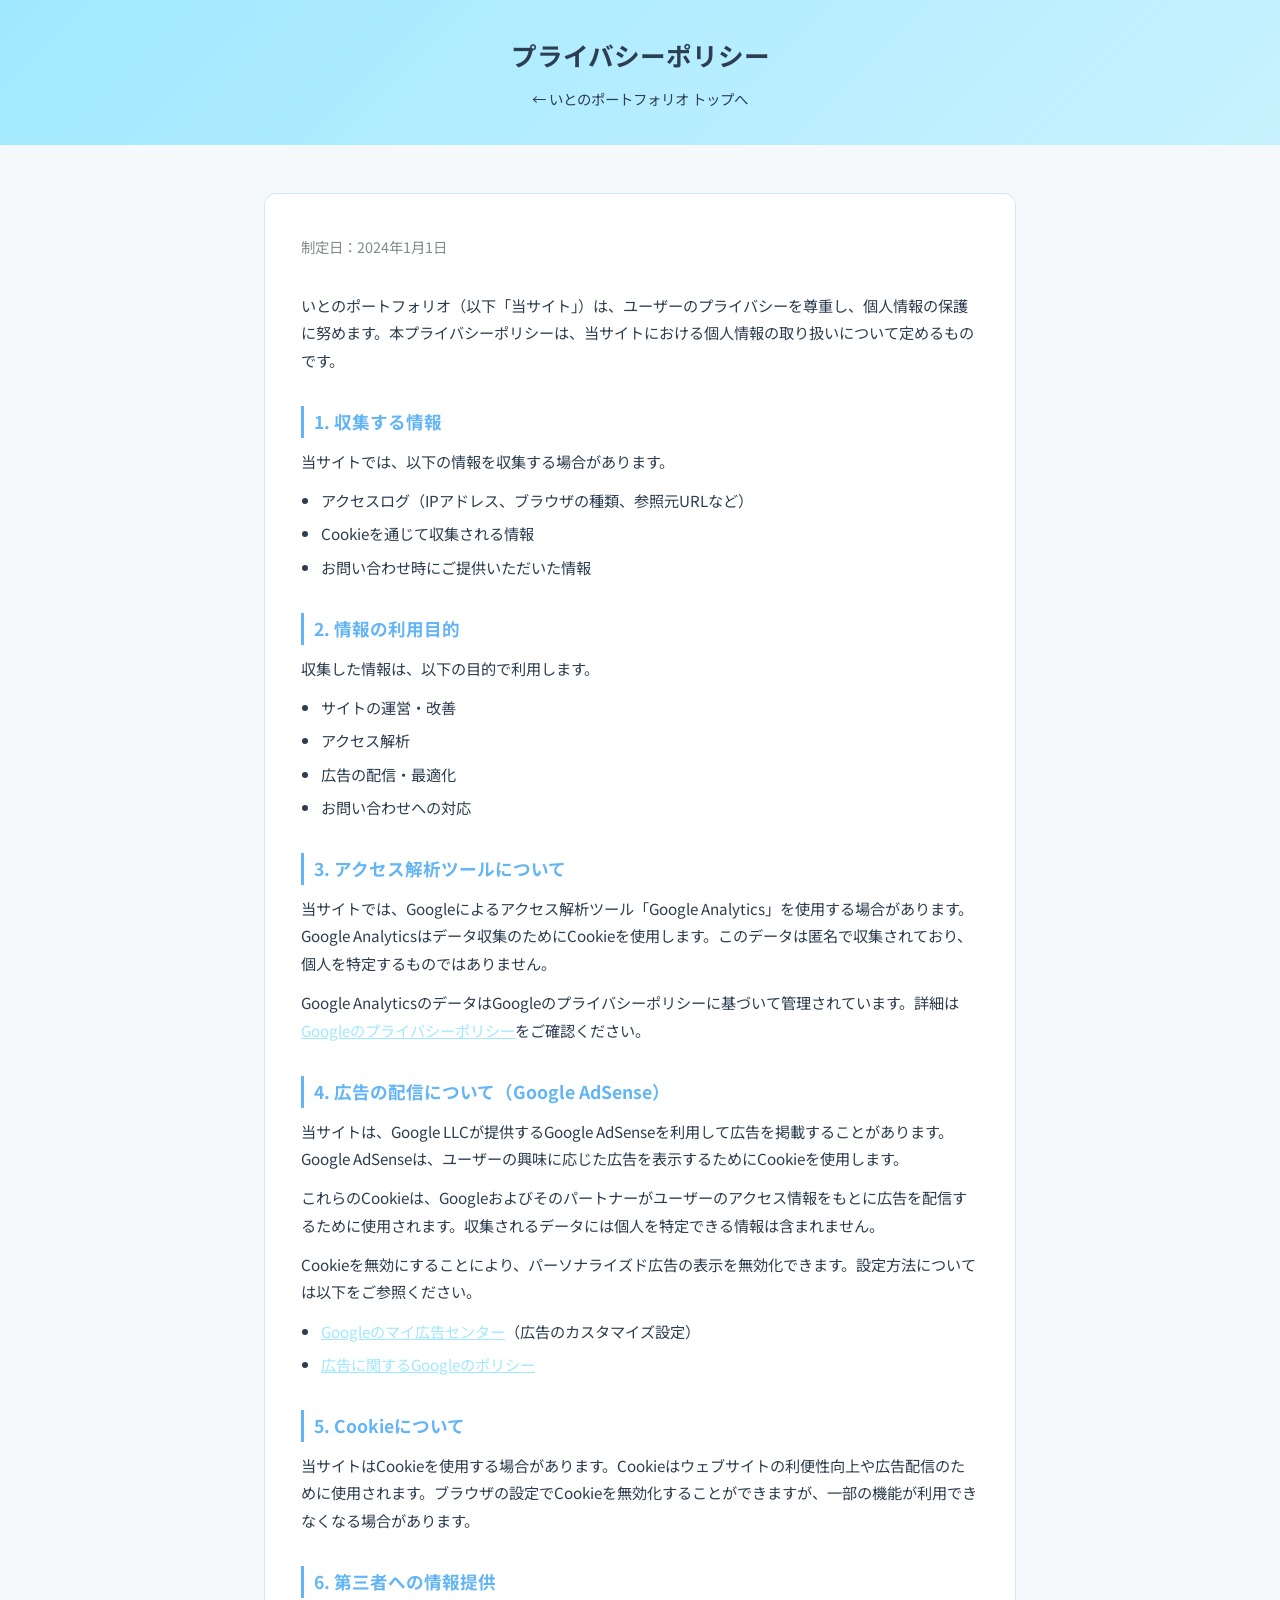
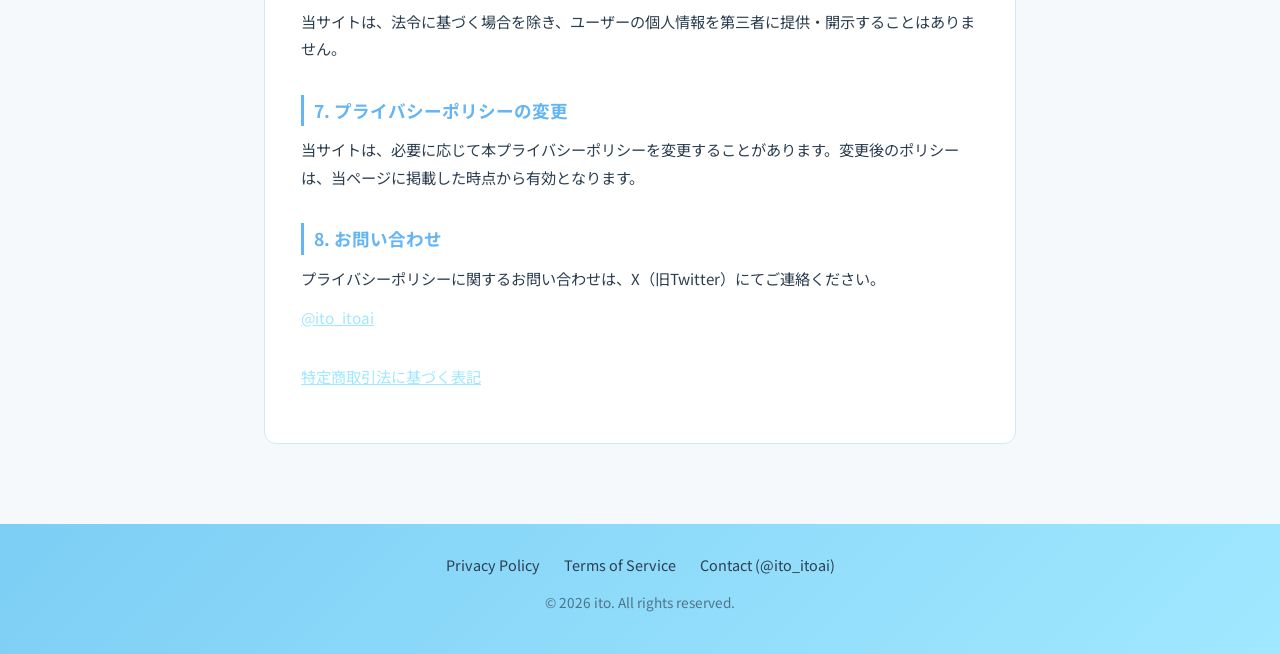
==== privacy.html @ eaba8ab4 "feat: AnimaWorks portfolio site (migrated from umimuk.github.io)" ====
<!DOCTYPE html>
<html lang="ja">
<head>
  <meta charset="UTF-8">
  <meta name="viewport" content="width=device-width, initial-scale=1.0">
  <title>プライバシーポリシー｜いとのポートフォリオ</title>
  <link rel="preconnect" href="https://fonts.googleapis.com">
  <link rel="preconnect" href="https://fonts.gstatic.com" crossorigin>
  <link href="https://fonts.googleapis.com/css2?family=Noto+Sans+JP:wght@400;500;700&display=swap" rel="stylesheet">
  <style>
    :root {
      --primary: #a0e8ff;
      --primary-dark: #64b5f6;
      --text: #2c3e50;
      --text-secondary: #7f8c8d;
      --bg: #f5f9fc;
      --bg-card: #ffffff;
      --border: #d0eaf5;
    }

    * {
      box-sizing: border-box;
      margin: 0;
      padding: 0;
    }

    body {
      font-family: 'Noto Sans JP', 'Hiragino Sans', 'Meiryo', sans-serif;
      background: var(--bg);
      color: var(--text);
      line-height: 1.8;
    }

    header {
      background: linear-gradient(135deg, #a0e8ff 0%, #c8f2ff 100%);
      color: var(--text);
      padding: 32px 24px;
      text-align: center;
    }

    header h1 {
      font-size: 1.6rem;
      font-weight: 700;
    }

    header a {
      color: var(--text);
      text-decoration: none;
      font-size: 0.9rem;
      display: inline-block;
      margin-top: 8px;
    }

    header a:hover {
      color: #1a252f;
    }

    main {
      max-width: 800px;
      margin: 0 auto;
      padding: 48px 24px 80px;
    }

    .card {
      background: var(--bg-card);
      border: 1px solid var(--border);
      border-radius: 12px;
      padding: 40px 36px;
    }

    .updated {
      font-size: 0.9rem;
      color: var(--text-secondary);
      margin-bottom: 32px;
    }

    h2 {
      font-size: 1.1rem;
      font-weight: 700;
      color: #64b5f6;
      margin-top: 32px;
      margin-bottom: 10px;
      padding-left: 10px;
      border-left: 3px solid #64b5f6;
    }

    p {
      font-size: 0.95rem;
      color: var(--text);
      margin-bottom: 12px;
    }

    ul {
      margin: 8px 0 12px 20px;
      font-size: 0.95rem;
    }

    ul li {
      margin-bottom: 6px;
    }

    a {
      color: var(--primary);
    }

    footer {
      background: linear-gradient(135deg, #7dcef5 0%, #a0e8ff 100%);
      color: var(--text);
      text-align: center;
      padding: 28px 24px;
    }

    .footer-links {
      display: flex;
      justify-content: center;
      gap: 24px;
      flex-wrap: wrap;
      margin-bottom: 12px;
    }

    .footer-links a {
      color: var(--text);
      text-decoration: none;
      font-size: 0.9rem;
    }

    .footer-links a:hover {
      color: #1a252f;
    }

    .footer-copy {
      font-size: 0.85rem;
      opacity: 0.65;
    }

    @media (max-width: 768px) {
      .card {
        padding: 28px 20px;
      }
    }
  </style>
</head>
<body>

  <header>
    <h1>プライバシーポリシー</h1>
    <a href="./">← いとのポートフォリオ トップへ</a>
  </header>

  <main>
    <div class="card">
      <p class="updated">制定日：2024年1月1日</p>

      <p>いとのポートフォリオ（以下「当サイト」）は、ユーザーのプライバシーを尊重し、個人情報の保護に努めます。本プライバシーポリシーは、当サイトにおける個人情報の取り扱いについて定めるものです。</p>

      <h2>1. 収集する情報</h2>
      <p>当サイトでは、以下の情報を収集する場合があります。</p>
      <ul>
        <li>アクセスログ（IPアドレス、ブラウザの種類、参照元URLなど）</li>
        <li>Cookieを通じて収集される情報</li>
        <li>お問い合わせ時にご提供いただいた情報</li>
      </ul>

      <h2>2. 情報の利用目的</h2>
      <p>収集した情報は、以下の目的で利用します。</p>
      <ul>
        <li>サイトの運営・改善</li>
        <li>アクセス解析</li>
        <li>広告の配信・最適化</li>
        <li>お問い合わせへの対応</li>
      </ul>

      <h2>3. アクセス解析ツールについて</h2>
      <p>当サイトでは、Googleによるアクセス解析ツール「Google Analytics」を使用する場合があります。Google Analyticsはデータ収集のためにCookieを使用します。このデータは匿名で収集されており、個人を特定するものではありません。</p>
      <p>Google AnalyticsのデータはGoogleのプライバシーポリシーに基づいて管理されています。詳細は<a href="https://policies.google.com/privacy" target="_blank" rel="noopener noreferrer">Googleのプライバシーポリシー</a>をご確認ください。</p>

      <h2>4. 広告の配信について（Google AdSense）</h2>
      <p>当サイトは、Google LLCが提供するGoogle AdSenseを利用して広告を掲載することがあります。Google AdSenseは、ユーザーの興味に応じた広告を表示するためにCookieを使用します。</p>
      <p>これらのCookieは、Googleおよびそのパートナーがユーザーのアクセス情報をもとに広告を配信するために使用されます。収集されるデータには個人を特定できる情報は含まれません。</p>
      <p>Cookieを無効にすることにより、パーソナライズド広告の表示を無効化できます。設定方法については以下をご参照ください。</p>
      <ul>
        <li><a href="https://myadcenter.google.com/" target="_blank" rel="noopener noreferrer">Googleのマイ広告センター</a>（広告のカスタマイズ設定）</li>
        <li><a href="https://policies.google.com/technologies/ads" target="_blank" rel="noopener noreferrer">広告に関するGoogleのポリシー</a></li>
      </ul>

      <h2>5. Cookieについて</h2>
      <p>当サイトはCookieを使用する場合があります。Cookieはウェブサイトの利便性向上や広告配信のために使用されます。ブラウザの設定でCookieを無効化することができますが、一部の機能が利用できなくなる場合があります。</p>

      <h2>6. 第三者への情報提供</h2>
      <p>当サイトは、法令に基づく場合を除き、ユーザーの個人情報を第三者に提供・開示することはありません。</p>

      <h2>7. プライバシーポリシーの変更</h2>
      <p>当サイトは、必要に応じて本プライバシーポリシーを変更することがあります。変更後のポリシーは、当ページに掲載した時点から有効となります。</p>

      <h2>8. お問い合わせ</h2>
      <p>プライバシーポリシーに関するお問い合わせは、X（旧Twitter）にてご連絡ください。</p>
      <p><a href="https://x.com/ito_itoai" target="_blank" rel="noopener noreferrer">@ito_itoai</a></p>

      <p style="margin-top: 32px;"><a href="./tokushoho.html">特定商取引法に基づく表記</a></p>
    </div>
  </main>

  <footer>
    <nav class="footer-links">
      <a href="./privacy.html">Privacy Policy</a>
      <a href="./terms.html">Terms of Service</a>
      <a href="https://x.com/ito_itoai" target="_blank" rel="noopener noreferrer">Contact (@ito_itoai)</a>
    </nav>
    <p class="footer-copy">&copy; 2026 ito. All rights reserved.</p>
  </footer>

</body>
</html>
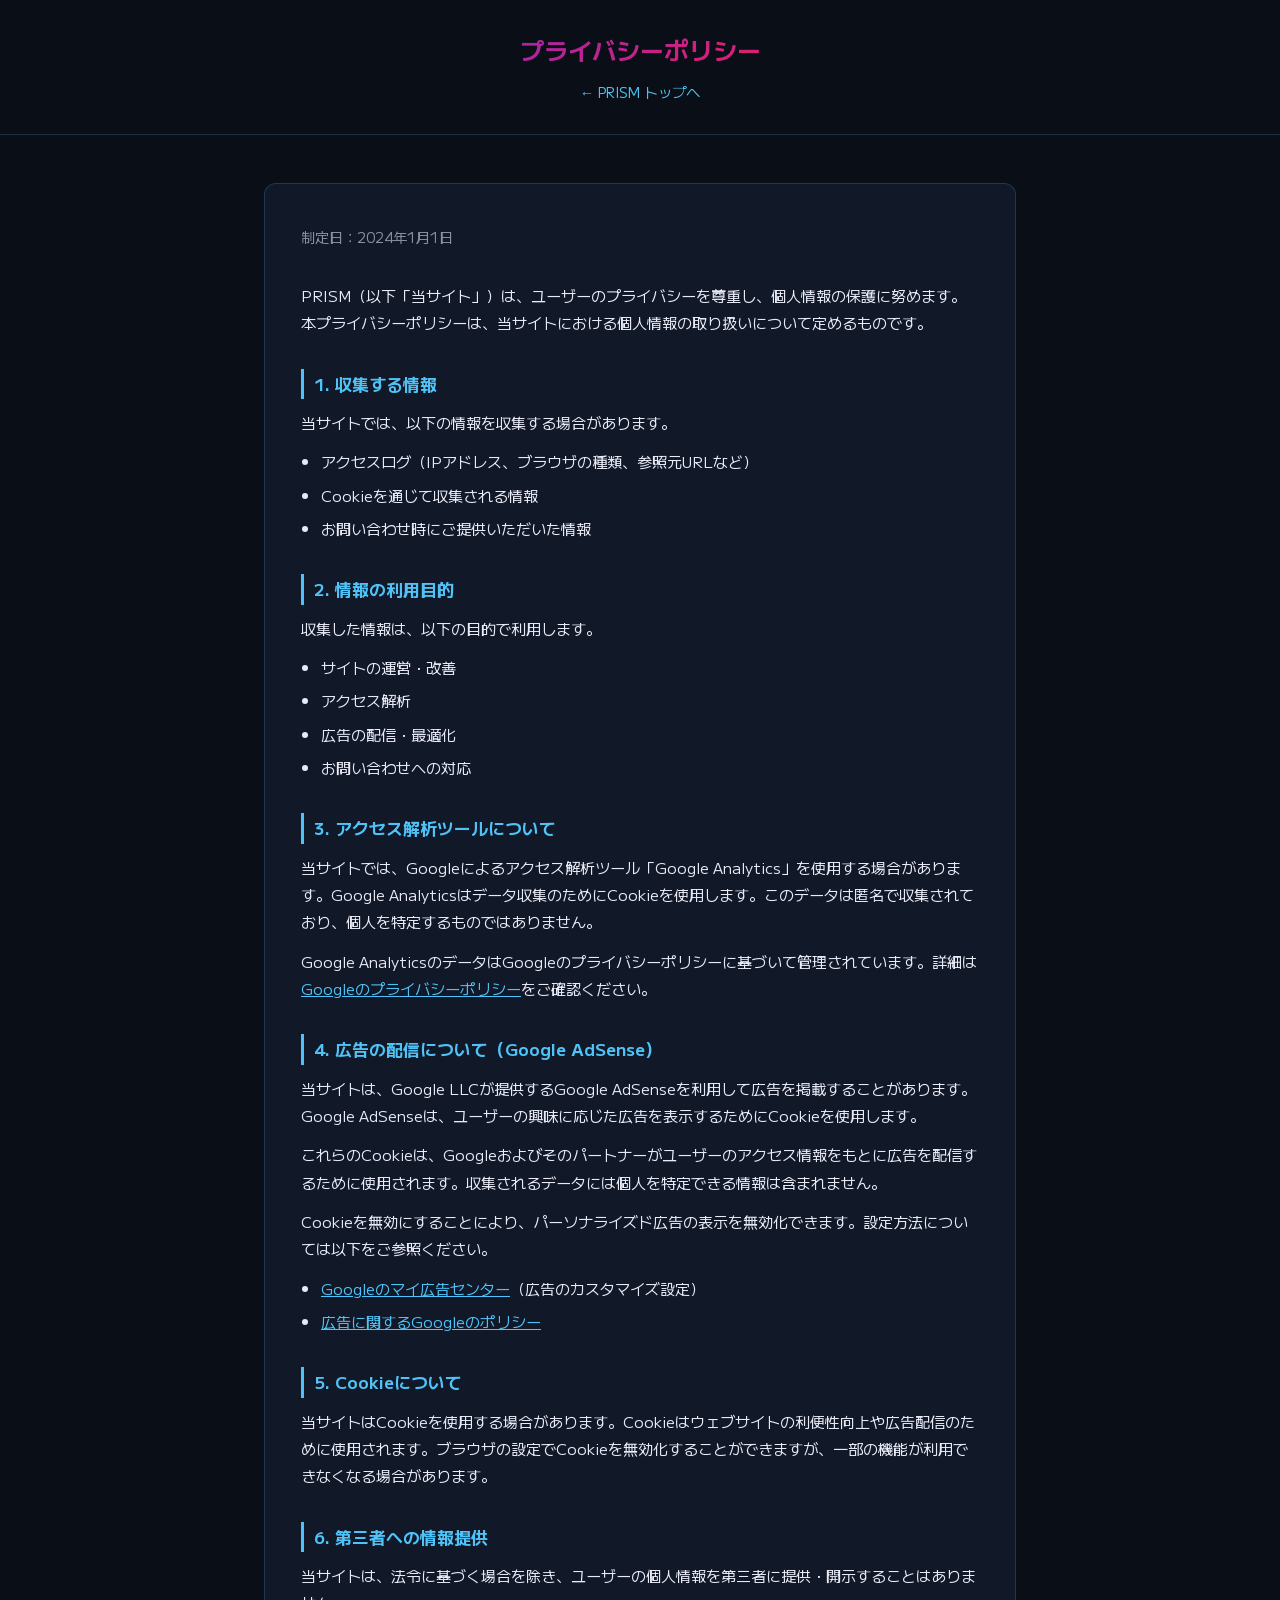
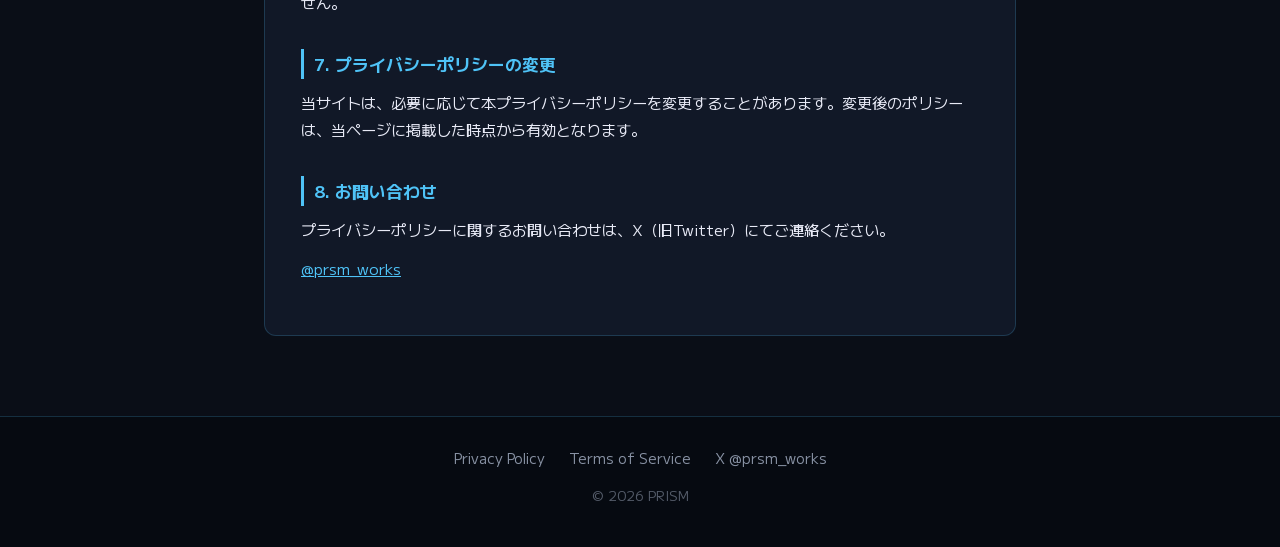
==== commit 7500603e: "feat: PRISM brand renewal AnimaWorksポートフォリオサイトをPRISMブランドへ全面リニューアル。 ヘッダー・ヒーロー・メンバー5名・Autonomous Flow " ====
--- a/privacy.html
+++ b/privacy.html
@@ -3,48 +3,52 @@
 <head>
   <meta charset="UTF-8">
   <meta name="viewport" content="width=device-width, initial-scale=1.0">
-  <title>プライバシーポリシー｜いとのポートフォリオ</title>
+  <title>プライバシーポリシー｜PRISM</title>
   <link rel="preconnect" href="https://fonts.googleapis.com">
   <link rel="preconnect" href="https://fonts.gstatic.com" crossorigin>
-  <link href="https://fonts.googleapis.com/css2?family=Noto+Sans+JP:wght@400;500;700&display=swap" rel="stylesheet">
+  <link href="https://fonts.googleapis.com/css2?family=M+PLUS+1:wght@400;500;700&display=swap" rel="stylesheet">
   <style>
     :root {
-      --primary: #a0e8ff;
-      --primary-dark: #64b5f6;
-      --text: #2c3e50;
-      --text-secondary: #7f8c8d;
-      --bg: #f5f9fc;
-      --bg-card: #ffffff;
-      --border: #d0eaf5;
-    }
-
-    * {
+      --bg: #0a0e17;
+      --bg-card: #111827;
+      --border: rgba(79, 195, 247, 0.2);
+      --text: #e8eaf6;
+      --text-secondary: #8892a4;
+      --accent: #4fc3f7;
+      --accent-gradient: linear-gradient(135deg, #4fc3f7, #9c27b0, #e91e63, #4caf50);
+    }
+
+    *, *::before, *::after {
       box-sizing: border-box;
       margin: 0;
       padding: 0;
     }
 
     body {
-      font-family: 'Noto Sans JP', 'Hiragino Sans', 'Meiryo', sans-serif;
+      font-family: 'M PLUS 1', 'Noto Sans JP', 'Hiragino Sans', sans-serif;
       background: var(--bg);
       color: var(--text);
       line-height: 1.8;
     }
 
     header {
-      background: linear-gradient(135deg, #a0e8ff 0%, #c8f2ff 100%);
-      color: var(--text);
-      padding: 32px 24px;
+      background: rgba(10, 14, 23, 0.95);
+      border-bottom: 1px solid var(--border);
+      padding: 28px 24px;
       text-align: center;
     }
 
     header h1 {
-      font-size: 1.6rem;
+      font-size: 1.5rem;
       font-weight: 700;
+      background: var(--accent-gradient);
+      -webkit-background-clip: text;
+      -webkit-text-fill-color: transparent;
+      background-clip: text;
     }
 
     header a {
-      color: var(--text);
+      color: var(--accent);
       text-decoration: none;
       font-size: 0.9rem;
       display: inline-block;
@@ -52,7 +56,7 @@
     }
 
     header a:hover {
-      color: #1a252f;
+      opacity: 0.8;
     }
 
     main {
@@ -75,13 +79,13 @@
     }
 
     h2 {
-      font-size: 1.1rem;
+      font-size: 1.05rem;
       font-weight: 700;
-      color: #64b5f6;
+      color: var(--accent);
       margin-top: 32px;
       margin-bottom: 10px;
       padding-left: 10px;
-      border-left: 3px solid #64b5f6;
+      border-left: 3px solid var(--accent);
     }
 
     p {
@@ -100,12 +104,12 @@
     }
 
     a {
-      color: var(--primary);
+      color: var(--accent);
     }
 
     footer {
-      background: linear-gradient(135deg, #7dcef5 0%, #a0e8ff 100%);
-      color: var(--text);
+      background: #060a11;
+      border-top: 1px solid var(--border);
       text-align: center;
       padding: 28px 24px;
     }
@@ -119,18 +123,19 @@
     }
 
     .footer-links a {
-      color: var(--text);
+      color: var(--text-secondary);
       text-decoration: none;
       font-size: 0.9rem;
     }
 
     .footer-links a:hover {
-      color: #1a252f;
+      color: var(--accent);
     }
 
     .footer-copy {
       font-size: 0.85rem;
-      opacity: 0.65;
+      color: var(--text-secondary);
+      opacity: 0.6;
     }
 
     @media (max-width: 768px) {
@@ -144,14 +149,14 @@
 
   <header>
     <h1>プライバシーポリシー</h1>
-    <a href="./">← いとのポートフォリオ トップへ</a>
+    <a href="./">&#8592; PRISM トップへ</a>
   </header>
 
   <main>
     <div class="card">
       <p class="updated">制定日：2024年1月1日</p>
 
-      <p>いとのポートフォリオ（以下「当サイト」）は、ユーザーのプライバシーを尊重し、個人情報の保護に努めます。本プライバシーポリシーは、当サイトにおける個人情報の取り扱いについて定めるものです。</p>
+      <p>PRISM（以下「当サイト」）は、ユーザーのプライバシーを尊重し、個人情報の保護に努めます。本プライバシーポリシーは、当サイトにおける個人情報の取り扱いについて定めるものです。</p>
 
       <h2>1. 収集する情報</h2>
       <p>当サイトでは、以下の情報を収集する場合があります。</p>
@@ -194,9 +199,7 @@
 
       <h2>8. お問い合わせ</h2>
       <p>プライバシーポリシーに関するお問い合わせは、X（旧Twitter）にてご連絡ください。</p>
-      <p><a href="https://x.com/ito_itoai" target="_blank" rel="noopener noreferrer">@ito_itoai</a></p>
-
-      <p style="margin-top: 32px;"><a href="./tokushoho.html">特定商取引法に基づく表記</a></p>
+      <p><a href="https://x.com/prsm_works" target="_blank" rel="noopener noreferrer">@prsm_works</a></p>
     </div>
   </main>
 
@@ -204,9 +207,9 @@
     <nav class="footer-links">
       <a href="./privacy.html">Privacy Policy</a>
       <a href="./terms.html">Terms of Service</a>
-      <a href="https://x.com/ito_itoai" target="_blank" rel="noopener noreferrer">Contact (@ito_itoai)</a>
+      <a href="https://x.com/prsm_works" target="_blank" rel="noopener noreferrer">X @prsm_works</a>
     </nav>
-    <p class="footer-copy">&copy; 2026 ito. All rights reserved.</p>
+    <p class="footer-copy">&copy; 2026 PRISM</p>
   </footer>
 
 </body>
